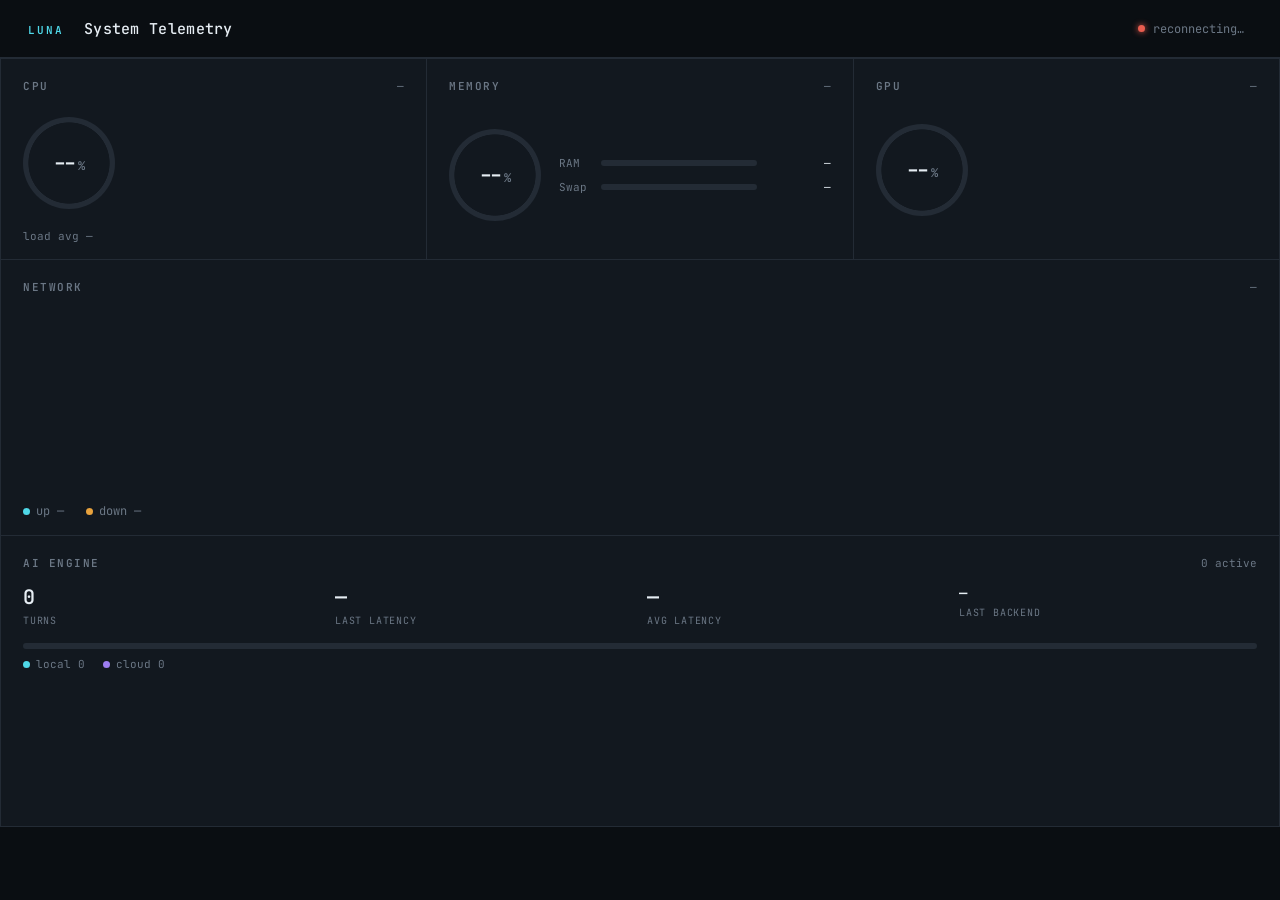
==== static/monitor.html @ bce6bdd7 "Moved monitor files into static folder" ====
<!DOCTYPE html>
<html lang="en">
<head>
<meta charset="UTF-8">
<meta name="viewport" content="width=device-width, initial-scale=1.0">
<title>LUNA — System Telemetry</title>
<link rel="preconnect" href="https://fonts.googleapis.com">
<link href="https://fonts.googleapis.com/css2?family=JetBrains+Mono:wght@400;500;600;700&display=swap" rel="stylesheet">
<link rel="stylesheet" href="/static/monitor.css">
</head>
<body>

  <header class="topbar">
    <div class="brand">
      <span class="brand-eyebrow">LUNA</span>
      <span class="brand-title">System Telemetry</span>
    </div>
    <div class="conn-status" id="connStatus">
      <span class="conn-dot" id="connDot"></span>
      <span id="connLabel">connecting…</span>
      <span class="conn-time" id="connTime"></span>
    </div>
  </header>

  <main class="grid">

    <!-- CPU -->
    <section class="panel" id="panel-cpu">
      <div class="panel-head">
        <span class="panel-label">CPU</span>
        <span class="panel-sub" id="cpuFreq">—</span>
      </div>
      <div class="panel-body panel-body--dial">
        <div class="dial" id="cpuDial">
          <div class="dial-value" id="cpuValue">--<span class="unit">%</span></div>
        </div>
        <div class="cores" id="cpuCores"></div>
      </div>
      <div class="panel-foot" id="cpuLoad">load avg —</div>
    </section>

    <!-- MEMORY -->
    <section class="panel" id="panel-mem">
      <div class="panel-head">
        <span class="panel-label">Memory</span>
        <span class="panel-sub" id="memTotal">—</span>
      </div>
      <div class="panel-body panel-body--dial">
        <div class="dial" id="memDial">
          <div class="dial-value" id="memValue">--<span class="unit">%</span></div>
        </div>
        <div class="bar-stack">
          <div class="bar-row">
            <span class="bar-label">RAM</span>
            <div class="bar-track"><div class="bar-fill" id="ramBarFill"></div></div>
            <span class="bar-num" id="ramBarNum">—</span>
          </div>
          <div class="bar-row">
            <span class="bar-label">Swap</span>
            <div class="bar-track"><div class="bar-fill bar-fill--warn" id="swapBarFill"></div></div>
            <span class="bar-num" id="swapBarNum">—</span>
          </div>
        </div>
      </div>
    </section>

    <!-- GPU -->
    <section class="panel" id="panel-gpu">
      <div class="panel-head">
        <span class="panel-label">GPU</span>
        <span class="panel-sub" id="gpuTemp">—</span>
      </div>
      <div class="panel-body panel-body--dial" id="gpuBody">
        <div class="dial" id="gpuDial">
          <div class="dial-value" id="gpuValue">--<span class="unit">%</span></div>
        </div>
      </div>
      <div class="panel-foot panel-foot--note" id="gpuNote"></div>
    </section>

    <!-- NETWORK -->
    <section class="panel panel--wide" id="panel-net">
      <div class="panel-head">
        <span class="panel-label">Network</span>
        <span class="panel-sub" id="wifiSignal">—</span>
      </div>
      <div class="panel-body panel-body--spark">
        <canvas id="netSpark" width="600" height="90"></canvas>
        <div class="spark-readout">
          <div><span class="ro-dot ro-dot--up"></span>up <span id="netUp">—</span></div>
          <div><span class="ro-dot ro-dot--down"></span>down <span id="netDown">—</span></div>
        </div>
      </div>
    </section>

    <!-- AI ENGINE -->
    <section class="panel panel--wide" id="panel-engine">
      <div class="panel-head">
        <span class="panel-label">AI Engine</span>
        <span class="panel-sub" id="engineActive">0 active</span>
      </div>
      <div class="panel-body panel-body--engine">
        <div class="engine-stats">
          <div class="stat">
            <span class="stat-num" id="engTotal">0</span>
            <span class="stat-label">turns</span>
          </div>
          <div class="stat">
            <span class="stat-num" id="engLatency">—</span>
            <span class="stat-label">last latency</span>
          </div>
          <div class="stat">
            <span class="stat-num" id="engAvgLatency">—</span>
            <span class="stat-label">avg latency</span>
          </div>
          <div class="stat">
            <span class="stat-num backend-badge" id="engBackend">—</span>
            <span class="stat-label">last backend</span>
          </div>
        </div>
        <div class="split-bar-wrap">
          <div class="split-bar">
            <div class="split-bar-local" id="splitLocal"></div>
            <div class="split-bar-cloud" id="splitCloud"></div>
          </div>
          <div class="split-legend">
            <span><span class="ro-dot ro-dot--local"></span>local <span id="splitLocalNum">0</span></span>
            <span><span class="ro-dot ro-dot--cloud"></span>cloud <span id="splitCloudNum">0</span></span>
          </div>
        </div>
        <canvas id="latSpark" width="600" height="60"></canvas>
      </div>
    </section>

  </main>

  <script src="/static/monitor.js"></script>
</body>
</html>
---- static/monitor.css ----
:root {
  --bg:        #0A0E12;
  --panel:     #12181F;
  --hairline:  #232B35;
  --text:      #E6EDF3;
  --muted:     #6B7785;
  --nominal:   #4FD8E8;   /* cool cyan — instrument glow, "all normal" */
  --warn:      #E8A23D;   /* amber — elevated */
  --crit:      #E85D4F;   /* red-orange — critical */
  --local:     #4FD8E8;
  --cloud:     #9C7DF0;
  font-family: 'JetBrains Mono', 'SF Mono', Consolas, monospace;
}

* { box-sizing: border-box; }

body {
  margin: 0;
  background: var(--bg);
  color: var(--text);
  min-height: 100vh;
  font-family: 'JetBrains Mono', 'SF Mono', Consolas, monospace;
  -webkit-font-smoothing: antialiased;
}

.topbar {
  display: flex;
  align-items: center;
  justify-content: space-between;
  padding: 18px 28px;
  border-bottom: 1px solid var(--hairline);
}

.brand-eyebrow {
  color: var(--nominal);
  font-size: 11px;
  letter-spacing: 0.18em;
  font-weight: 600;
  margin-right: 10px;
}

.brand-title {
  font-size: 15px;
  font-weight: 500;
  color: var(--text);
  letter-spacing: 0.02em;
}

.conn-status {
  display: flex;
  align-items: center;
  gap: 8px;
  font-size: 12px;
  color: var(--muted);
}

.conn-dot {
  width: 7px;
  height: 7px;
  border-radius: 50%;
  background: var(--crit);
  box-shadow: 0 0 6px var(--crit);
  transition: background 0.3s, box-shadow 0.3s;
}

.conn-dot.live {
  background: var(--nominal);
  box-shadow: 0 0 6px var(--nominal);
}

.conn-time { color: var(--muted); opacity: 0.7; }

.grid {
  display: grid;
  grid-template-columns: repeat(3, 1fr);
  gap: 1px;
  background: var(--hairline);
  padding: 1px;
}

.panel {
  background: var(--panel);
  padding: 20px 22px 16px;
  min-height: 200px;
  display: flex;
  flex-direction: column;
}

.panel--wide {
  grid-column: span 3;
}

@media (min-width: 720px) {
  .panel--wide { grid-column: span 3; }
}

.panel-head {
  display: flex;
  justify-content: space-between;
  align-items: baseline;
  margin-bottom: 14px;
}

.panel-label {
  font-size: 11px;
  letter-spacing: 0.14em;
  text-transform: uppercase;
  color: var(--muted);
  font-weight: 600;
}

.panel-sub {
  font-size: 11px;
  color: var(--muted);
}

.panel-foot {
  margin-top: auto;
  padding-top: 10px;
  font-size: 11px;
  color: var(--muted);
}

.panel-foot--note {
  line-height: 1.5;
  color: var(--muted);
  opacity: 0.85;
}

.panel-body--dial {
  display: flex;
  align-items: center;
  gap: 18px;
  flex: 1;
}

/* Radial dial: conic-gradient sweep, generated inline via --pct custom prop */
.dial {
  --pct: 0;
  --dial-color: var(--nominal);
  position: relative;
  width: 92px;
  height: 92px;
  min-width: 92px;
  border-radius: 50%;
  background:
    radial-gradient(circle at center, var(--panel) 62%, transparent 63%),
    conic-gradient(var(--dial-color) calc(var(--pct) * 1%), var(--hairline) 0);
  display: flex;
  align-items: center;
  justify-content: center;
  transition: background 0.4s ease;
}

.dial-value {
  font-size: 20px;
  font-weight: 600;
  color: var(--text);
  z-index: 1;
}

.dial-value .unit {
  font-size: 12px;
  color: var(--muted);
  margin-left: 1px;
}

.cores {
  display: grid;
  grid-template-columns: repeat(4, 1fr);
  gap: 4px;
  flex: 1;
}

.core-bar {
  height: 5px;
  border-radius: 2px;
  background: var(--hairline);
  overflow: hidden;
}

.core-bar-fill {
  height: 100%;
  background: var(--nominal);
  width: 0%;
  transition: width 0.4s ease, background 0.4s ease;
}

.bar-stack {
  flex: 1;
  display: flex;
  flex-direction: column;
  gap: 10px;
}

.bar-row {
  display: flex;
  align-items: center;
  gap: 8px;
  font-size: 11px;
  color: var(--muted);
}

.bar-label { width: 34px; }

.bar-track {
  flex: 1;
  height: 6px;
  border-radius: 3px;
  background: var(--hairline);
  overflow: hidden;
}

.bar-fill {
  height: 100%;
  width: 0%;
  background: var(--nominal);
  transition: width 0.4s ease, background 0.4s ease;
}

.bar-fill--warn { background: var(--warn); }

.bar-num {
  width: 66px;
  text-align: right;
  color: var(--text);
  font-size: 11px;
}

.panel-body--spark, .panel-body--engine {
  flex: 1;
}

.panel-body--spark canvas,
.panel-body--engine canvas {
  width: 100%;
  display: block;
}

.spark-readout {
  display: flex;
  gap: 22px;
  margin-top: 10px;
  font-size: 12px;
  color: var(--muted);
}

.ro-dot {
  display: inline-block;
  width: 7px;
  height: 7px;
  border-radius: 50%;
  margin-right: 6px;
}

.ro-dot--up { background: var(--nominal); }
.ro-dot--down { background: var(--warn); }
.ro-dot--local { background: var(--local); }
.ro-dot--cloud { background: var(--cloud); }

.engine-stats {
  display: grid;
  grid-template-columns: repeat(4, 1fr);
  gap: 14px;
  margin-bottom: 16px;
}

.stat {
  display: flex;
  flex-direction: column;
  gap: 4px;
}

.stat-num {
  font-size: 20px;
  font-weight: 600;
}

.backend-badge {
  font-size: 14px;
  text-transform: uppercase;
  letter-spacing: 0.04em;
}

.stat-label {
  font-size: 10px;
  letter-spacing: 0.08em;
  text-transform: uppercase;
  color: var(--muted);
}

.split-bar-wrap { margin-bottom: 16px; }

.split-bar {
  display: flex;
  height: 6px;
  border-radius: 3px;
  overflow: hidden;
  background: var(--hairline);
}

.split-bar-local { background: var(--local); width: 0%; }
.split-bar-cloud { background: var(--cloud); width: 0%; }

.split-legend {
  display: flex;
  gap: 18px;
  margin-top: 8px;
  font-size: 11px;
  color: var(--muted);
}

@media (max-width: 900px) {
  .grid { grid-template-columns: 1fr; }
  .panel--wide { grid-column: span 1; }
  .engine-stats { grid-template-columns: repeat(2, 1fr); }
}
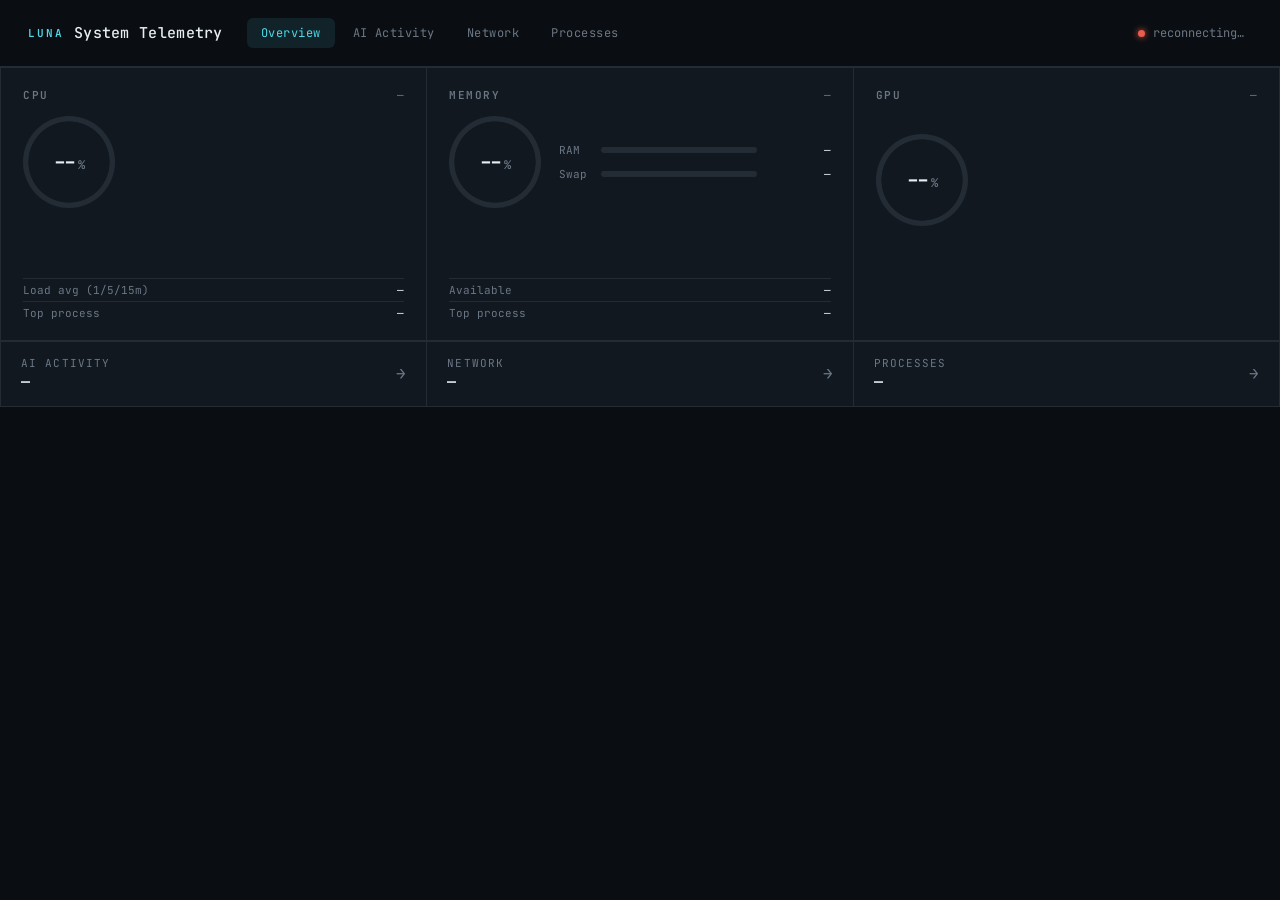
==== commit fb9acf8b: "Split monitor dashboard into 4 pages: Overview, AI Activity, Network, Processes - Overview (/monitor" ====
--- a/static/monitor.html
+++ b/static/monitor.html
@@ -15,6 +15,12 @@
       <span class="brand-eyebrow">LUNA</span>
       <span class="brand-title">System Telemetry</span>
     </div>
+    <nav class="tabs">
+      <a href="/monitor" class="tab-link active">Overview</a>
+      <a href="/monitor/ai" class="tab-link">AI Activity</a>
+      <a href="/monitor/network" class="tab-link">Network</a>
+      <a href="/monitor/process" class="tab-link">Processes</a>
+    </nav>
     <div class="conn-status" id="connStatus">
       <span class="conn-dot" id="connDot"></span>
       <span id="connLabel">connecting…</span>
@@ -36,7 +42,9 @@
         </div>
         <div class="cores" id="cpuCores"></div>
       </div>
-      <div class="panel-foot" id="cpuLoad">load avg —</div>
+      <canvas id="cpuSpark" width="280" height="44" style="margin-top:10px;"></canvas>
+      <div class="detail-row"><span>Load avg (1/5/15m)</span><span id="cpuLoad">—</span></div>
+      <div class="detail-row"><span>Top process</span><span id="cpuTopProc">—</span></div>
     </section>
 
     <!-- MEMORY -->
@@ -62,6 +70,9 @@
           </div>
         </div>
       </div>
+      <canvas id="memSpark" width="280" height="44" style="margin-top:10px;"></canvas>
+      <div class="detail-row"><span>Available</span><span id="memAvailable">—</span></div>
+      <div class="detail-row"><span>Top process</span><span id="memTopProc">—</span></div>
     </section>
 
     <!-- GPU -->
@@ -75,65 +86,37 @@
           <div class="dial-value" id="gpuValue">--<span class="unit">%</span></div>
         </div>
       </div>
+      <canvas id="gpuSpark" width="280" height="44" style="margin-top:10px;"></canvas>
       <div class="panel-foot panel-foot--note" id="gpuNote"></div>
-    </section>
-
-    <!-- NETWORK -->
-    <section class="panel panel--wide" id="panel-net">
-      <div class="panel-head">
-        <span class="panel-label">Network</span>
-        <span class="panel-sub" id="wifiSignal">—</span>
-      </div>
-      <div class="panel-body panel-body--spark">
-        <canvas id="netSpark" width="600" height="90"></canvas>
-        <div class="spark-readout">
-          <div><span class="ro-dot ro-dot--up"></span>up <span id="netUp">—</span></div>
-          <div><span class="ro-dot ro-dot--down"></span>down <span id="netDown">—</span></div>
-        </div>
-      </div>
-    </section>
-
-    <!-- AI ENGINE -->
-    <section class="panel panel--wide" id="panel-engine">
-      <div class="panel-head">
-        <span class="panel-label">AI Engine</span>
-        <span class="panel-sub" id="engineActive">0 active</span>
-      </div>
-      <div class="panel-body panel-body--engine">
-        <div class="engine-stats">
-          <div class="stat">
-            <span class="stat-num" id="engTotal">0</span>
-            <span class="stat-label">turns</span>
-          </div>
-          <div class="stat">
-            <span class="stat-num" id="engLatency">—</span>
-            <span class="stat-label">last latency</span>
-          </div>
-          <div class="stat">
-            <span class="stat-num" id="engAvgLatency">—</span>
-            <span class="stat-label">avg latency</span>
-          </div>
-          <div class="stat">
-            <span class="stat-num backend-badge" id="engBackend">—</span>
-            <span class="stat-label">last backend</span>
-          </div>
-        </div>
-        <div class="split-bar-wrap">
-          <div class="split-bar">
-            <div class="split-bar-local" id="splitLocal"></div>
-            <div class="split-bar-cloud" id="splitCloud"></div>
-          </div>
-          <div class="split-legend">
-            <span><span class="ro-dot ro-dot--local"></span>local <span id="splitLocalNum">0</span></span>
-            <span><span class="ro-dot ro-dot--cloud"></span>cloud <span id="splitCloudNum">0</span></span>
-          </div>
-        </div>
-        <canvas id="latSpark" width="600" height="60"></canvas>
-      </div>
     </section>
 
   </main>
 
+  <div class="chip-strip">
+    <a href="/monitor/ai" class="chip-link">
+      <div>
+        <div class="chip-label">AI Activity</div>
+        <div class="chip-value" id="chipAi">—</div>
+      </div>
+      <span class="chip-arrow">→</span>
+    </a>
+    <a href="/monitor/network" class="chip-link">
+      <div>
+        <div class="chip-label">Network</div>
+        <div class="chip-value" id="chipNet">—</div>
+      </div>
+      <span class="chip-arrow">→</span>
+    </a>
+    <a href="/monitor/process" class="chip-link">
+      <div>
+        <div class="chip-label">Processes</div>
+        <div class="chip-value" id="chipProc">—</div>
+      </div>
+      <span class="chip-arrow">→</span>
+    </a>
+  </div>
+
+  <script src="/static/monitor-common.js"></script>
   <script src="/static/monitor.js"></script>
 </body>
 </html>
--- a/static/monitor.css
+++ b/static/monitor.css
@@ -29,6 +29,36 @@
   justify-content: space-between;
   padding: 18px 28px;
   border-bottom: 1px solid var(--hairline);
+  gap: 24px;
+  flex-wrap: wrap;
+}
+
+.brand { display: flex; align-items: center; }
+
+.tabs {
+  display: flex;
+  gap: 4px;
+  margin-right: auto;
+}
+
+.tab-link {
+  color: var(--muted);
+  text-decoration: none;
+  font-size: 12px;
+  letter-spacing: 0.04em;
+  padding: 7px 14px;
+  border-radius: 6px;
+  transition: color 0.2s ease, background 0.2s ease;
+}
+
+.tab-link:hover {
+  color: var(--text);
+  background: var(--hairline);
+}
+
+.tab-link.active {
+  color: var(--nominal);
+  background: rgba(79, 216, 232, 0.10);
 }
 
 .brand-eyebrow {
@@ -310,8 +340,156 @@
   color: var(--muted);
 }
 
+/* ---- link-out chip strip (bottom of the Overview page) ---- */
+.chip-strip {
+  display: grid;
+  grid-template-columns: repeat(3, 1fr);
+  gap: 1px;
+  background: var(--hairline);
+  padding: 1px;
+}
+
+.chip-link {
+  background: var(--panel);
+  padding: 14px 20px;
+  display: flex;
+  align-items: center;
+  justify-content: space-between;
+  text-decoration: none;
+  color: var(--text);
+  transition: background 0.2s ease;
+}
+
+.chip-link:hover { background: #161d26; }
+
+.chip-label {
+  font-size: 11px;
+  letter-spacing: 0.1em;
+  text-transform: uppercase;
+  color: var(--muted);
+}
+
+.chip-value {
+  font-size: 15px;
+  font-weight: 600;
+  margin-top: 2px;
+}
+
+.chip-arrow { color: var(--muted); font-size: 16px; }
+
+/* ---- detail rows (CPU/RAM/GPU sub-readouts on Overview) ---- */
+.detail-row {
+  display: flex;
+  justify-content: space-between;
+  font-size: 11px;
+  color: var(--muted);
+  padding: 4px 0;
+  border-top: 1px solid var(--hairline);
+}
+
+.detail-row span:last-child { color: var(--text); }
+
+.core-bar-wrap {
+  display: flex;
+  align-items: center;
+  gap: 6px;
+  font-size: 9px;
+  color: var(--muted);
+}
+
+.core-bar-wrap .core-bar { flex: 1; }
+.core-num { width: 26px; text-align: right; }
+
+/* ---- big single-number stat block ---- */
+.big-stat-row {
+  display: flex;
+  gap: 28px;
+  flex-wrap: wrap;
+  margin-bottom: 6px;
+}
+
+.big-stat {
+  display: flex;
+  flex-direction: column;
+  gap: 4px;
+}
+
+.big-stat-num {
+  font-size: 30px;
+  font-weight: 600;
+  line-height: 1;
+}
+
+.big-stat-label {
+  font-size: 10px;
+  letter-spacing: 0.1em;
+  text-transform: uppercase;
+  color: var(--muted);
+}
+
+/* ---- data tables (recent turns, top processes) ---- */
+.data-table {
+  width: 100%;
+  border-collapse: collapse;
+  font-size: 12px;
+}
+
+.data-table th {
+  text-align: left;
+  font-size: 10px;
+  letter-spacing: 0.08em;
+  text-transform: uppercase;
+  color: var(--muted);
+  font-weight: 600;
+  padding: 6px 10px;
+  border-bottom: 1px solid var(--hairline);
+}
+
+.data-table td {
+  padding: 7px 10px;
+  border-bottom: 1px solid var(--hairline);
+  color: var(--text);
+}
+
+.data-table tr:last-child td { border-bottom: none; }
+
+.data-table td.num { text-align: right; font-variant-numeric: tabular-nums; }
+.data-table td.muted { color: var(--muted); }
+
+.backend-pill {
+  font-size: 10px;
+  text-transform: uppercase;
+  letter-spacing: 0.04em;
+  padding: 2px 8px;
+  border-radius: 10px;
+  display: inline-block;
+}
+
+.backend-pill.local { color: var(--local); background: rgba(79, 216, 232, 0.12); }
+.backend-pill.groq  { color: var(--cloud); background: rgba(156, 125, 240, 0.12); }
+.backend-pill.groq_failed, .backend-pill.unknown { color: var(--crit); background: rgba(232, 93, 79, 0.12); }
+
+.two-col {
+  display: grid;
+  grid-template-columns: 1fr 1fr;
+  gap: 1px;
+  background: var(--hairline);
+  padding: 1px;
+}
+
+.two-col .panel { background: var(--panel); }
+
+.empty-note {
+  color: var(--muted);
+  font-size: 12px;
+  padding: 10px 0;
+}
+
 @media (max-width: 900px) {
   .grid { grid-template-columns: 1fr; }
   .panel--wide { grid-column: span 1; }
   .engine-stats { grid-template-columns: repeat(2, 1fr); }
-}
+  .chip-strip { grid-template-columns: 1fr; }
+  .two-col { grid-template-columns: 1fr; }
+  .tabs { order: 3; width: 100%; }
+}
